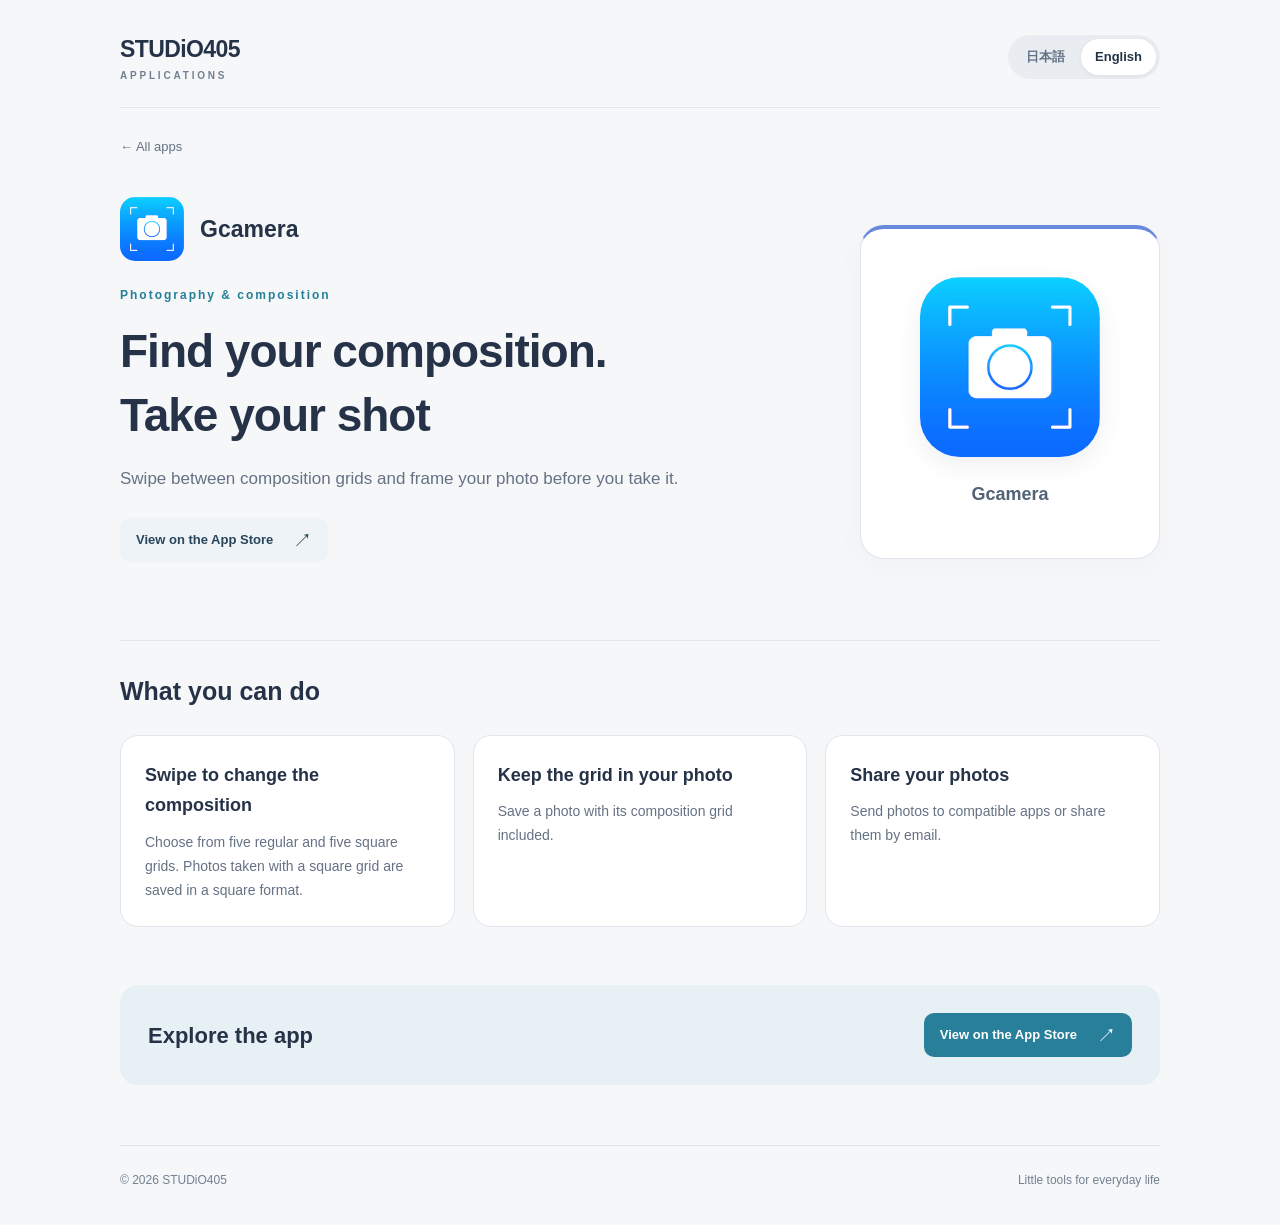
==== gcamera/index.html @ 90c2cee8 "Add bilingual app listings and product pages Organize apps by first release, add Remaining screensho" ====
<!doctype html><html lang="ja" data-language="ja"><head><meta charset="utf-8"><meta name="viewport" content="width=device-width,initial-scale=1"><title>Gcamera | STUDiO405</title><meta name="description" content="スワイプでグリッドを切り替えながら、写真の構図を考える。撮る前のひと工夫を助けるカメラです。"><link rel="stylesheet" href="../assets/site.css"></head><body data-product="gcamera" data-product-name="Gcamera"><div class="shell"><header class="site-header"><a class="brand" data-language-link href="../" aria-label="STUDiO405 home">STUDiO405<small>APPLICATIONS</small></a><nav class="language" aria-label="Language"><button type="button" data-set-language="ja" aria-pressed="true">日本語</button><button type="button" data-set-language="en" aria-pressed="false">English</button></nav></header><main><a class="back-link" data-language-link href="../">← <span class="ja">アプリ一覧</span><span class="en" lang="en">All apps</span></a><section class="product-hero"><div><div class="product-name"><img src="../images/icon-gcamera.png" width="64" height="64" alt=""><p>Gcamera</p></div><p class="eyebrow"><span class="ja">写真・構図</span><span class="en" lang="en">Photography &amp; composition</span></p><h1><span class="ja">構図を決めて撮る</span><span class="en" lang="en">Find your composition. Take your shot</span></h1><p class="product-intro"><span class="ja">スワイプでグリッドを切り替えながら、写真の構図を考える。撮る前のひと工夫を助けるカメラです。</span><span class="en" lang="en">Swipe between composition grids and frame your photo before you take it.</span></p><div class="actions"><a class="store-link" href="https://apps.apple.com/app/gcamera/id443770493"><span class="ja">App Storeで見る</span><span class="en" lang="en">View on the App Store</span><span aria-hidden="true">↗</span></a></div></div><div class="icon-panel" style="--app-accent:#6889dd"><img src="../images/icon-gcamera.png" width="180" height="180" alt="Gcamera"><p>Gcamera</p></div></section><section class="product-section"><h2><span class="ja">できること</span><span class="en" lang="en">What you can do</span></h2><div class="feature-grid"><article class="feature"><h3><span class="ja">スワイプで構図を切り替える</span><span class="en" lang="en">Swipe to change the composition</span></h3><p><span class="ja">通常・スクエアそれぞれ5種類のグリッドを選べます。スクエアグリッドでは、写真も正方形で保存されます。</span><span class="en" lang="en">Choose from five regular and five square grids. Photos taken with a square grid are saved in a square format.</span></p></article><article class="feature"><h3><span class="ja">グリッドも一緒に残せる</span><span class="en" lang="en">Keep the grid in your photo</span></h3><p><span class="ja">グリッドを写真に重ねて保存できます。撮影時に考えた構図を、写真と一緒に残せます。</span><span class="en" lang="en">Save a photo with its composition grid included.</span></p></article><article class="feature"><h3><span class="ja">撮った写真を共有する</span><span class="en" lang="en">Share your photos</span></h3><p><span class="ja">互換性のある他のアプリへの共有や、メール送信に対応しています。</span><span class="en" lang="en">Send photos to compatible apps or share them by email.</span></p></article></div></section><div class="product-cta"><h2><span class="ja">アプリを詳しく見る</span><span class="en" lang="en">Explore the app</span></h2><a class="store-link" href="https://apps.apple.com/app/gcamera/id443770493"><span class="ja">App Storeで見る</span><span class="en" lang="en">View on the App Store</span><span aria-hidden="true">↗</span></a></div></main><footer><p>© 2026 STUDiO405</p><p><span class="ja">毎日を少し便利に</span><span class="en" lang="en">Little tools for everyday life</span></p></footer></div><script src="../assets/language.js"></script></body></html>
---- assets/site.css ----
*{box-sizing:border-box}html{scroll-behavior:smooth}body{margin:0;background:#f6f7f9;color:#253247;font-family:-apple-system,BlinkMacSystemFont,'Helvetica Neue','Hiragino Kaku Gothic ProN',Meiryo,sans-serif;line-height:1.7;-webkit-font-smoothing:antialiased}
html[data-language=ja] .en,html[data-language=en] .ja{display:none}a{color:inherit}button{font:inherit}button,a,summary{-webkit-tap-highlight-color:transparent}a:focus-visible,button:focus-visible,summary:focus-visible{outline:3px solid #2197b8;outline-offset:5px}
.shell{max-width:1120px;margin:auto;padding:0 40px}.site-header{display:flex;align-items:center;justify-content:space-between;padding-top:30px;padding-bottom:24px;border-bottom:1px solid #dfe5eb;gap:16px}.brand{text-decoration:none;font-size:23px;letter-spacing:-.6px;font-weight:750}.brand small{display:block;font-size:10px;letter-spacing:2.8px;color:#718092;font-weight:600;line-height:1.4}
.language{display:flex;padding:4px;background:#e9edf1;border-radius:100px;gap:2px}.language button{border:0;background:transparent;color:#627185;border-radius:100px;padding:7px 14px;cursor:pointer;font-size:13px;font-weight:600}.language button[aria-pressed=true]{background:white;color:#253247;box-shadow:0 1px 4px #25324712}
.mobile-break{display:none}.hero{padding:62px 0 48px;max-width:780px}.eyebrow{margin:0 0 13px;color:#247f99;font-size:12px;letter-spacing:2px;font-weight:650}.hero h1{font-size:clamp(30px,4vw,48px);line-height:1.4;letter-spacing:-1.2px;margin:0 0 16px;font-weight:750}.hero p:last-child{font-size:16px;color:#657284;margin:0;max-width:600px}
.section-head{display:flex;align-items:center;justify-content:space-between;margin-bottom:22px}.section-head h2{font-size:17px;letter-spacing:.4px;margin:0}.count{font-size:12px;color:#748193}.app-grid{display:grid;grid-template-columns:repeat(2,minmax(0,1fr));gap:24px;align-items:start}.app-card{background:white;border:1px solid #dfe5eb;border-radius:22px;padding:28px 30px 0;overflow:hidden;box-shadow:0 4px 16px #25324704;scroll-margin-top:24px}.app-top{display:flex;align-items:center;gap:18px}.app-top img{width:72px;height:72px;object-fit:cover;border-radius:17px;box-shadow:0 3px 10px #25324712;flex-shrink:0}.category{color:var(--accent);font-size:12px;font-weight:650;margin:0 0 1px}.app-card h3{margin:0;font-size:26px;line-height:1.4;letter-spacing:-.5px}.app-card h4{font-size:20px;line-height:1.6;margin:23px 0 9px;font-weight:650;letter-spacing:-.4px}.description{font-size:14px;color:#657284;margin:0;min-height:72px}.actions{margin:24px 0}.store-link{min-height:44px;display:inline-flex;align-items:center;justify-content:space-between;gap:20px;padding:10px 16px;border-radius:10px;background:#edf3f6;color:#28465b;text-decoration:none;font-size:13px;font-weight:650;transition:background .15s}.store-link:hover{background:#dcebf1}.store-link>span[aria-hidden]{font-size:19px;font-weight:400;line-height:1}
details{border-top:1px solid #e8edf2}summary{display:flex;align-items:center;justify-content:space-between;cursor:pointer;list-style:none;font-size:13px;color:#667589;padding:15px 0}summary::-webkit-details-marker{display:none}.plus{font-size:20px;color:#8693a0;line-height:1;transition:transform .15s}details[open] .plus{transform:rotate(45deg)}details ul{padding-left:19px;margin:0 0 24px;font-size:13px;color:#56677a}details li+li{margin-top:7px}
footer{display:flex;justify-content:space-between;gap:16px;margin-top:60px;border-top:1px solid #dfe5eb;padding:24px 0 34px;font-size:12px;color:#718092}footer p{margin:0}

@media(max-width:799px){.mobile-break{display:block}.shell{padding:0 24px}.hero{padding:42px 0 34px}.app-grid{grid-template-columns:1fr;gap:18px}.description{min-height:0}.app-card{padding:24px 24px 0}.app-card h4{font-size:19px}.hero h1{letter-spacing:-.7px}.site-header{padding-top:22px}.brand{font-size:21px}footer{margin-top:38px;flex-direction:column;gap:4px}}
@media(max-width:380px){.shell{padding:0 18px}.language button{padding:7px 10px}.app-card{padding:22px 20px 0}.app-top{gap:14px}.app-card h3{font-size:24px}}
@media(prefers-reduced-motion:reduce){html{scroll-behavior:auto}*{transition:none!important}}

.detail-link{font-size:13px;font-weight:650;text-decoration:none;color:#247f99;padding:10px 0}.actions{display:flex;align-items:center;flex-wrap:wrap;gap:22px}.detail-link:hover{text-decoration:underline}
.back-link{display:inline-block;margin-top:28px;font-size:13px;color:#657284;text-decoration:none}.back-link:hover{text-decoration:underline}.product-hero{display:grid;grid-template-columns:minmax(0,1fr) 300px;align-items:center;gap:64px;padding:38px 0 54px}.product-name{display:flex;align-items:center;gap:16px;margin-bottom:24px}.product-name img{width:64px;height:64px;border-radius:15px}.product-name p{margin:0;font-weight:700;font-size:23px}.product-hero h1{font-size:clamp(32px,4vw,46px);line-height:1.4;letter-spacing:-1px;margin:0 0 18px}.product-intro{color:#657284;max-width:580px;font-size:17px;margin:0 0 16px}.product-support{color:#657284;font-size:14px;margin:0}.product-video{display:block;width:100%;height:auto;aspect-ratio:886/1920;background:#fff;border-radius:16px;box-shadow:0 12px 40px #25324716}.video-note{font-size:12px;text-align:center;color:#718092;margin:10px 0 0}.product-section{padding:32px 0;border-top:1px solid #dfe5eb}.product-section h2{font-size:25px;margin:0 0 10px;line-height:1.5}.section-intro{margin:0 0 22px;color:#657284;font-size:14px}.feature-grid{display:grid;grid-template-columns:repeat(3,minmax(0,1fr));gap:18px;margin-top:24px}.feature{background:white;border:1px solid #dfe5eb;border-radius:18px;padding:24px}.feature h3{font-size:18px;margin:0 0 10px}.feature p{font-size:14px;color:#657284;margin:0}.screenshot-row{display:grid;grid-template-columns:repeat(4,minmax(0,1fr));gap:18px}.screenshot-row figure{margin:0;min-width:0}.screenshot-row img{display:block;width:100%;height:auto;border-radius:14px;background:#fff}.screenshot-row figcaption{font-size:12px;color:#657284;text-align:center;margin-top:10px}.product-cta{padding:28px;background:#e7f1f5;border-radius:18px;margin-top:26px;display:flex;align-items:center;justify-content:space-between;gap:24px}.product-cta h2{margin:0;font-size:22px}.product-cta .store-link{background:#287f9a;color:white}
@media(max-width:799px){.product-hero{grid-template-columns:1fr;gap:28px;padding:30px 0 40px}.product-media{width:min(100%,280px);justify-self:center}.product-hero h1{font-size:32px}.feature-grid{grid-template-columns:1fr}.screenshot-row{grid-template-columns:repeat(2,minmax(0,1fr));gap:20px 14px}.product-section h2{font-size:23px}.product-cta{flex-direction:column;align-items:flex-start}.product-intro{font-size:16px}}

.icon-panel{padding:48px 28px;text-align:center;background:white;border:1px solid #dfe5eb;border-radius:24px;box-shadow:0 8px 30px #25324708;border-top:4px solid var(--app-accent)}.icon-panel img{display:block;width:180px;height:180px;object-fit:cover;border-radius:40px;margin:0 auto 22px;box-shadow:0 8px 24px #25324714}.icon-panel p{font-weight:650;font-size:18px;margin:0;color:#536376}.availability{font-size:13px;color:#657284;margin:0 0 12px}
@media(max-width:799px){.icon-panel{width:100%;padding:28px}.icon-panel img{width:120px;height:120px;border-radius:27px;margin-bottom:14px}}

.product-hero h1{text-wrap:balance}
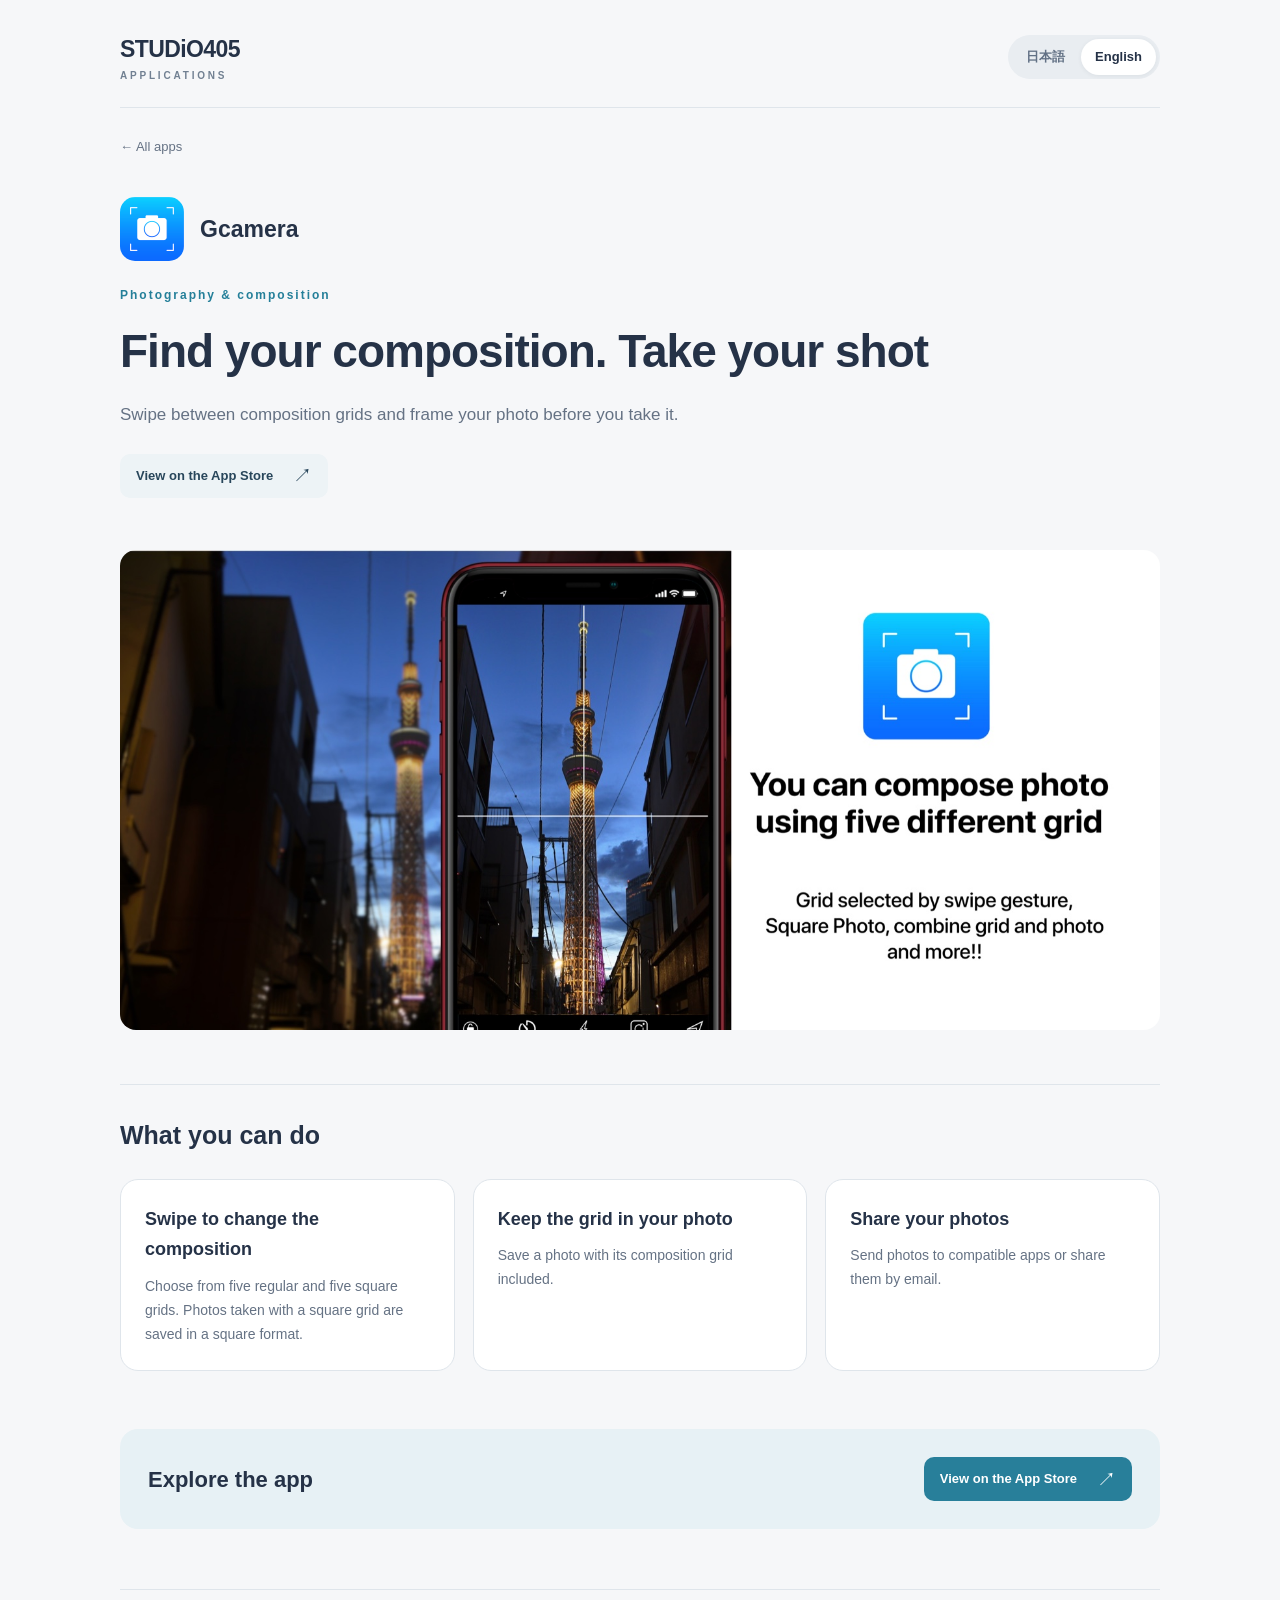
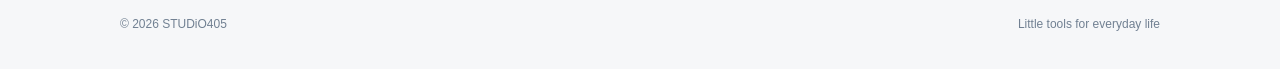
==== commit dbb4df21: "Add existing store visuals to remaining product pages" ====
--- a/gcamera/index.html
+++ b/gcamera/index.html
@@ -1 +1 @@
-<!doctype html><html lang="ja" data-language="ja"><head><meta charset="utf-8"><meta name="viewport" content="width=device-width,initial-scale=1"><title>Gcamera | STUDiO405</title><meta name="description" content="スワイプでグリッドを切り替えながら、写真の構図を考える。撮る前のひと工夫を助けるカメラです。"><link rel="stylesheet" href="../assets/site.css"></head><body data-product="gcamera" data-product-name="Gcamera"><div class="shell"><header class="site-header"><a class="brand" data-language-link href="../" aria-label="STUDiO405 home">STUDiO405<small>APPLICATIONS</small></a><nav class="language" aria-label="Language"><button type="button" data-set-language="ja" aria-pressed="true">日本語</button><button type="button" data-set-language="en" aria-pressed="false">English</button></nav></header><main><a class="back-link" data-language-link href="../">← <span class="ja">アプリ一覧</span><span class="en" lang="en">All apps</span></a><section class="product-hero"><div><div class="product-name"><img src="../images/icon-gcamera.png" width="64" height="64" alt=""><p>Gcamera</p></div><p class="eyebrow"><span class="ja">写真・構図</span><span class="en" lang="en">Photography &amp; composition</span></p><h1><span class="ja">構図を決めて撮る</span><span class="en" lang="en">Find your composition. Take your shot</span></h1><p class="product-intro"><span class="ja">スワイプでグリッドを切り替えながら、写真の構図を考える。撮る前のひと工夫を助けるカメラです。</span><span class="en" lang="en">Swipe between composition grids and frame your photo before you take it.</span></p><div class="actions"><a class="store-link" href="https://apps.apple.com/app/gcamera/id443770493"><span class="ja">App Storeで見る</span><span class="en" lang="en">View on the App Store</span><span aria-hidden="true">↗</span></a></div></div><div class="icon-panel" style="--app-accent:#6889dd"><img src="../images/icon-gcamera.png" width="180" height="180" alt="Gcamera"><p>Gcamera</p></div></section><section class="product-section"><h2><span class="ja">できること</span><span class="en" lang="en">What you can do</span></h2><div class="feature-grid"><article class="feature"><h3><span class="ja">スワイプで構図を切り替える</span><span class="en" lang="en">Swipe to change the composition</span></h3><p><span class="ja">通常・スクエアそれぞれ5種類のグリッドを選べます。スクエアグリッドでは、写真も正方形で保存されます。</span><span class="en" lang="en">Choose from five regular and five square grids. Photos taken with a square grid are saved in a square format.</span></p></article><article class="feature"><h3><span class="ja">グリッドも一緒に残せる</span><span class="en" lang="en">Keep the grid in your photo</span></h3><p><span class="ja">グリッドを写真に重ねて保存できます。撮影時に考えた構図を、写真と一緒に残せます。</span><span class="en" lang="en">Save a photo with its composition grid included.</span></p></article><article class="feature"><h3><span class="ja">撮った写真を共有する</span><span class="en" lang="en">Share your photos</span></h3><p><span class="ja">互換性のある他のアプリへの共有や、メール送信に対応しています。</span><span class="en" lang="en">Send photos to compatible apps or share them by email.</span></p></article></div></section><div class="product-cta"><h2><span class="ja">アプリを詳しく見る</span><span class="en" lang="en">Explore the app</span></h2><a class="store-link" href="https://apps.apple.com/app/gcamera/id443770493"><span class="ja">App Storeで見る</span><span class="en" lang="en">View on the App Store</span><span aria-hidden="true">↗</span></a></div></main><footer><p>© 2026 STUDiO405</p><p><span class="ja">毎日を少し便利に</span><span class="en" lang="en">Little tools for everyday life</span></p></footer></div><script src="../assets/language.js"></script></body></html>+<!doctype html><html lang="ja" data-language="ja"><head><meta charset="utf-8"><meta name="viewport" content="width=device-width,initial-scale=1"><title>Gcamera | STUDiO405</title><meta name="description" content="スワイプでグリッドを切り替えながら、写真の構図を考える。撮る前のひと工夫を助けるカメラです。"><link rel="stylesheet" href="../assets/site.css"><link rel="stylesheet" href="../assets/product-gallery.css"></head><body data-product="gcamera" data-product-name="Gcamera"><div class="shell"><header class="site-header"><a class="brand" data-language-link href="../" aria-label="STUDiO405 home">STUDiO405<small>APPLICATIONS</small></a><nav class="language" aria-label="Language"><button type="button" data-set-language="ja" aria-pressed="true">日本語</button><button type="button" data-set-language="en" aria-pressed="false">English</button></nav></header><main><a class="back-link" data-language-link href="../">← <span class="ja">アプリ一覧</span><span class="en" lang="en">All apps</span></a><section class="product-hero wide-product-hero"><div><div class="product-name"><img src="../images/icon-gcamera.png" width="64" height="64" alt=""><p>Gcamera</p></div><p class="eyebrow"><span class="ja">写真・構図</span><span class="en" lang="en">Photography &amp; composition</span></p><h1><span class="ja">構図を決めて撮る</span><span class="en" lang="en">Find your composition. Take your shot</span></h1><p class="product-intro"><span class="ja">スワイプでグリッドを切り替えながら、写真の構図を考える。撮る前のひと工夫を助けるカメラです。</span><span class="en" lang="en">Swipe between composition grids and frame your photo before you take it.</span></p><div class="actions"><a class="store-link" href="https://apps.apple.com/app/gcamera/id443770493"><span class="ja">App Storeで見る</span><span class="en" lang="en">View on the App Store</span><span aria-hidden="true">↗</span></a></div></div><figure class="store-hero-image store-hero-wide"><img class="localized-image" src="../images/gcamera/screen-01-ja.jpg" data-ja="../images/gcamera/screen-01-ja.jpg" data-en="../images/gcamera/screen-01-en.jpg" data-alt-ja="Gcamera：グリッドで構図を決めて撮影" data-alt-en="Gcamera: Frame your photo with composition grids" alt="Gcamera：グリッドで構図を決めて撮影" width="1600" height="739" fetchpriority="high"></figure></section><section class="product-section"><h2><span class="ja">できること</span><span class="en" lang="en">What you can do</span></h2><div class="feature-grid"><article class="feature"><h3><span class="ja">スワイプで構図を切り替える</span><span class="en" lang="en">Swipe to change the composition</span></h3><p><span class="ja">通常・スクエアそれぞれ5種類のグリッドを選べます。スクエアグリッドでは、写真も正方形で保存されます。</span><span class="en" lang="en">Choose from five regular and five square grids. Photos taken with a square grid are saved in a square format.</span></p></article><article class="feature"><h3><span class="ja">グリッドも一緒に残せる</span><span class="en" lang="en">Keep the grid in your photo</span></h3><p><span class="ja">グリッドを写真に重ねて保存できます。撮影時に考えた構図を、写真と一緒に残せます。</span><span class="en" lang="en">Save a photo with its composition grid included.</span></p></article><article class="feature"><h3><span class="ja">撮った写真を共有する</span><span class="en" lang="en">Share your photos</span></h3><p><span class="ja">互換性のある他のアプリへの共有や、メール送信に対応しています。</span><span class="en" lang="en">Send photos to compatible apps or share them by email.</span></p></article></div></section><div class="product-cta"><h2><span class="ja">アプリを詳しく見る</span><span class="en" lang="en">Explore the app</span></h2><a class="store-link" href="https://apps.apple.com/app/gcamera/id443770493"><span class="ja">App Storeで見る</span><span class="en" lang="en">View on the App Store</span><span aria-hidden="true">↗</span></a></div></main><footer><p>© 2026 STUDiO405</p><p><span class="ja">毎日を少し便利に</span><span class="en" lang="en">Little tools for everyday life</span></p></footer></div><script src="../assets/language.js"></script></body></html>
--- a/assets/product-gallery.css
+++ b/assets/product-gallery.css
@@ -0,0 +1,2 @@
+.store-hero-image{margin:0;width:100%;max-width:300px;justify-self:center}.store-hero-image img{display:block;width:100%;height:auto;border-radius:16px}.wide-product-hero{grid-template-columns:1fr;gap:28px}.store-hero-wide{max-width:none}.store-gallery{display:grid;grid-template-columns:repeat(3,minmax(0,1fr));gap:24px;margin-top:24px;max-width:900px}.store-gallery figure{margin:0;min-width:0}.store-gallery img{display:block;width:100%;height:auto;border-radius:14px}.store-gallery figcaption{font-size:13px;color:#657284;margin-top:12px;text-align:center}.store-image-note{font-size:12px;color:#718092;margin:20px 0 0}
+@media(max-width:799px){.store-hero-image{max-width:260px}.store-hero-wide{max-width:none}.store-gallery{grid-template-columns:repeat(2,minmax(0,1fr));gap:24px 14px}.store-gallery figure:last-child:nth-child(odd){grid-column:1/-1;width:calc((100% - 14px)/2);justify-self:center}}
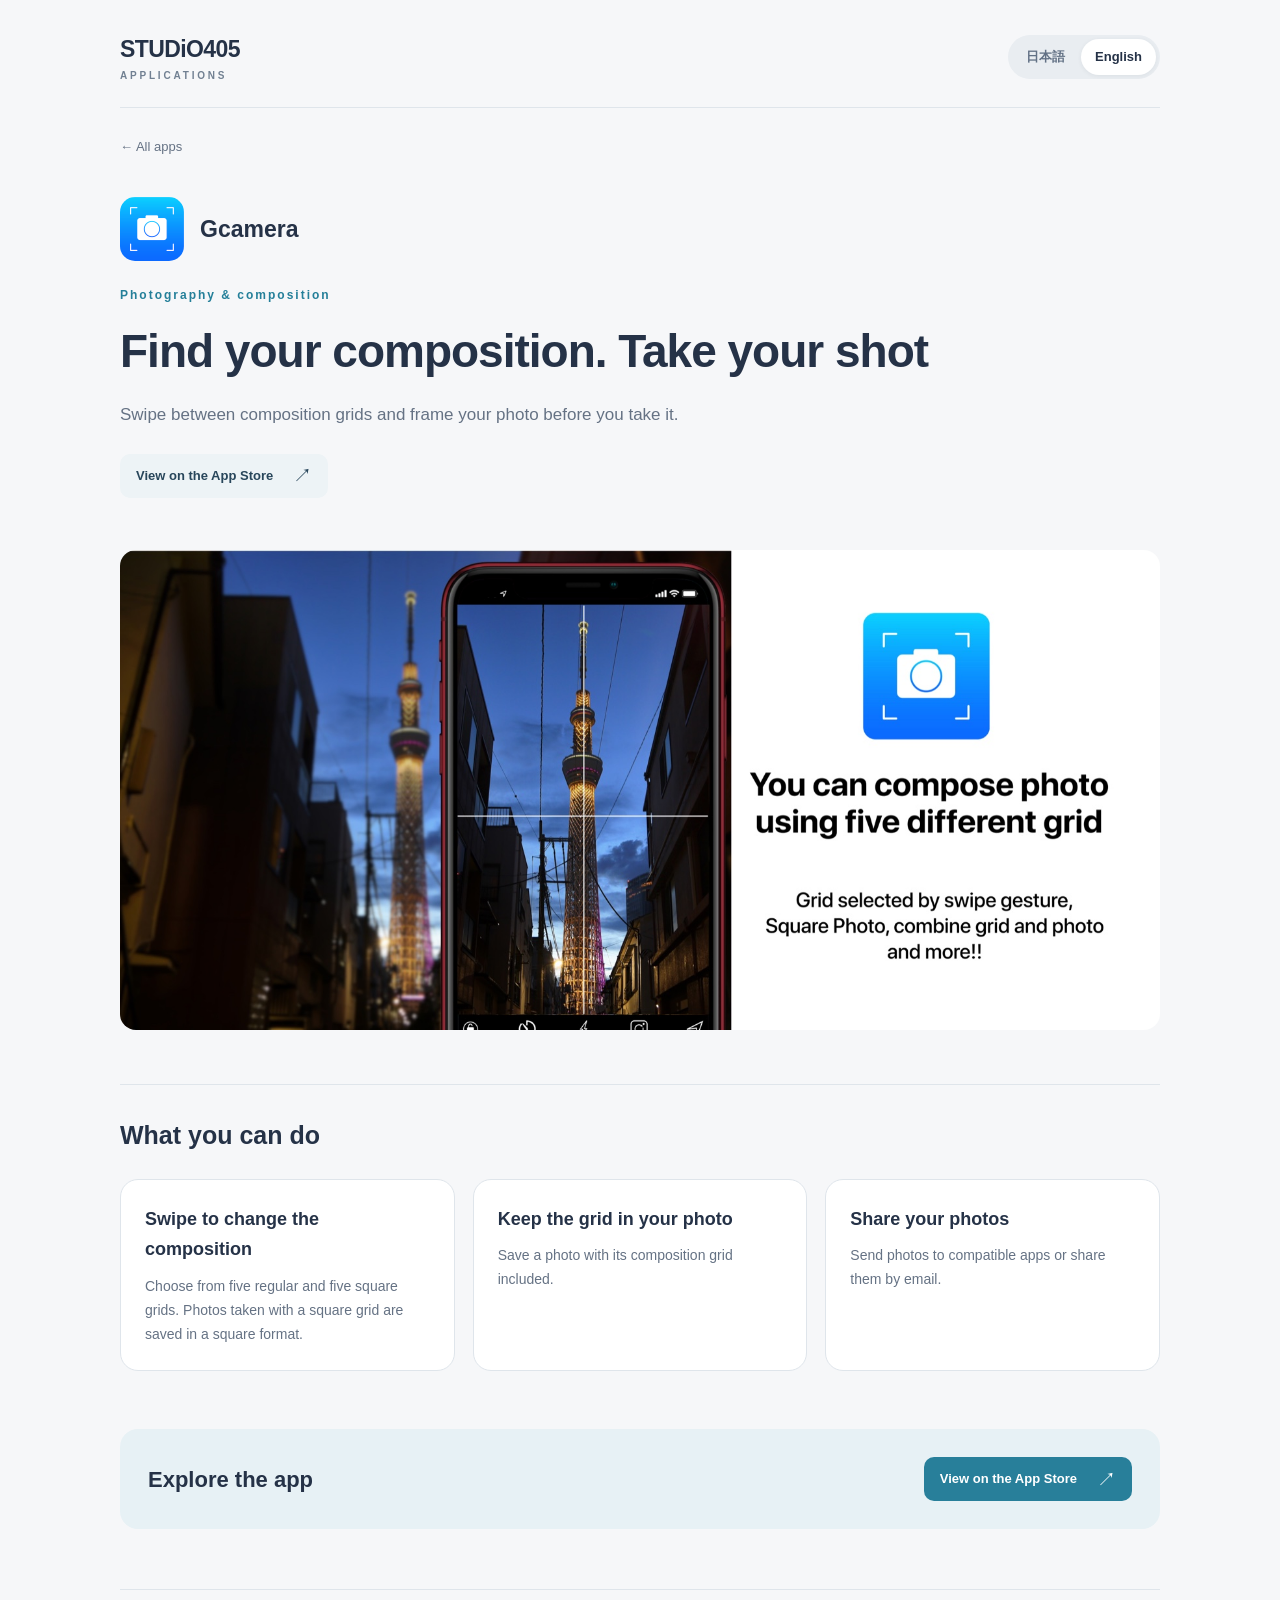
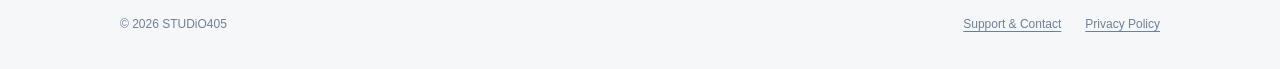
==== commit cb58d1cb: "Add shared bilingual support and privacy pages" ====
--- a/gcamera/index.html
+++ b/gcamera/index.html
@@ -1 +1 @@
-<!doctype html><html lang="ja" data-language="ja"><head><meta charset="utf-8"><meta name="viewport" content="width=device-width,initial-scale=1"><title>Gcamera | STUDiO405</title><meta name="description" content="スワイプでグリッドを切り替えながら、写真の構図を考える。撮る前のひと工夫を助けるカメラです。"><link rel="stylesheet" href="../assets/site.css"><link rel="stylesheet" href="../assets/product-gallery.css"></head><body data-product="gcamera" data-product-name="Gcamera"><div class="shell"><header class="site-header"><a class="brand" data-language-link href="../" aria-label="STUDiO405 home">STUDiO405<small>APPLICATIONS</small></a><nav class="language" aria-label="Language"><button type="button" data-set-language="ja" aria-pressed="true">日本語</button><button type="button" data-set-language="en" aria-pressed="false">English</button></nav></header><main><a class="back-link" data-language-link href="../">← <span class="ja">アプリ一覧</span><span class="en" lang="en">All apps</span></a><section class="product-hero wide-product-hero"><div><div class="product-name"><img src="../images/icon-gcamera.png" width="64" height="64" alt=""><p>Gcamera</p></div><p class="eyebrow"><span class="ja">写真・構図</span><span class="en" lang="en">Photography &amp; composition</span></p><h1><span class="ja">構図を決めて撮る</span><span class="en" lang="en">Find your composition. Take your shot</span></h1><p class="product-intro"><span class="ja">スワイプでグリッドを切り替えながら、写真の構図を考える。撮る前のひと工夫を助けるカメラです。</span><span class="en" lang="en">Swipe between composition grids and frame your photo before you take it.</span></p><div class="actions"><a class="store-link" href="https://apps.apple.com/app/gcamera/id443770493"><span class="ja">App Storeで見る</span><span class="en" lang="en">View on the App Store</span><span aria-hidden="true">↗</span></a></div></div><figure class="store-hero-image store-hero-wide"><img class="localized-image" src="../images/gcamera/screen-01-ja.jpg" data-ja="../images/gcamera/screen-01-ja.jpg" data-en="../images/gcamera/screen-01-en.jpg" data-alt-ja="Gcamera：グリッドで構図を決めて撮影" data-alt-en="Gcamera: Frame your photo with composition grids" alt="Gcamera：グリッドで構図を決めて撮影" width="1600" height="739" fetchpriority="high"></figure></section><section class="product-section"><h2><span class="ja">できること</span><span class="en" lang="en">What you can do</span></h2><div class="feature-grid"><article class="feature"><h3><span class="ja">スワイプで構図を切り替える</span><span class="en" lang="en">Swipe to change the composition</span></h3><p><span class="ja">通常・スクエアそれぞれ5種類のグリッドを選べます。スクエアグリッドでは、写真も正方形で保存されます。</span><span class="en" lang="en">Choose from five regular and five square grids. Photos taken with a square grid are saved in a square format.</span></p></article><article class="feature"><h3><span class="ja">グリッドも一緒に残せる</span><span class="en" lang="en">Keep the grid in your photo</span></h3><p><span class="ja">グリッドを写真に重ねて保存できます。撮影時に考えた構図を、写真と一緒に残せます。</span><span class="en" lang="en">Save a photo with its composition grid included.</span></p></article><article class="feature"><h3><span class="ja">撮った写真を共有する</span><span class="en" lang="en">Share your photos</span></h3><p><span class="ja">互換性のある他のアプリへの共有や、メール送信に対応しています。</span><span class="en" lang="en">Send photos to compatible apps or share them by email.</span></p></article></div></section><div class="product-cta"><h2><span class="ja">アプリを詳しく見る</span><span class="en" lang="en">Explore the app</span></h2><a class="store-link" href="https://apps.apple.com/app/gcamera/id443770493"><span class="ja">App Storeで見る</span><span class="en" lang="en">View on the App Store</span><span aria-hidden="true">↗</span></a></div></main><footer><p>© 2026 STUDiO405</p><p><span class="ja">毎日を少し便利に</span><span class="en" lang="en">Little tools for everyday life</span></p></footer></div><script src="../assets/language.js"></script></body></html>+<!doctype html><html lang="ja" data-language="ja"><head><meta charset="utf-8"><meta name="viewport" content="width=device-width,initial-scale=1"><title>Gcamera | STUDiO405</title><meta name="description" content="スワイプでグリッドを切り替えながら、写真の構図を考える。撮る前のひと工夫を助けるカメラです。"><link rel="stylesheet" href="../assets/site.css"><link rel="stylesheet" href="../assets/product-gallery.css"></head><body data-product="gcamera" data-product-name="Gcamera"><div class="shell"><header class="site-header"><a class="brand" data-language-link href="../" aria-label="STUDiO405 home">STUDiO405<small>APPLICATIONS</small></a><nav class="language" aria-label="Language"><button type="button" data-set-language="ja" aria-pressed="true">日本語</button><button type="button" data-set-language="en" aria-pressed="false">English</button></nav></header><main><a class="back-link" data-language-link href="../">← <span class="ja">アプリ一覧</span><span class="en" lang="en">All apps</span></a><section class="product-hero wide-product-hero"><div><div class="product-name"><img src="../images/icon-gcamera.png" width="64" height="64" alt=""><p>Gcamera</p></div><p class="eyebrow"><span class="ja">写真・構図</span><span class="en" lang="en">Photography &amp; composition</span></p><h1><span class="ja">構図を決めて撮る</span><span class="en" lang="en">Find your composition. Take your shot</span></h1><p class="product-intro"><span class="ja">スワイプでグリッドを切り替えながら、写真の構図を考える。撮る前のひと工夫を助けるカメラです。</span><span class="en" lang="en">Swipe between composition grids and frame your photo before you take it.</span></p><div class="actions"><a class="store-link" href="https://apps.apple.com/app/gcamera/id443770493"><span class="ja">App Storeで見る</span><span class="en" lang="en">View on the App Store</span><span aria-hidden="true">↗</span></a></div></div><figure class="store-hero-image store-hero-wide"><img class="localized-image" src="../images/gcamera/screen-01-ja.jpg" data-ja="../images/gcamera/screen-01-ja.jpg" data-en="../images/gcamera/screen-01-en.jpg" data-alt-ja="Gcamera：グリッドで構図を決めて撮影" data-alt-en="Gcamera: Frame your photo with composition grids" alt="Gcamera：グリッドで構図を決めて撮影" width="1600" height="739" fetchpriority="high"></figure></section><section class="product-section"><h2><span class="ja">できること</span><span class="en" lang="en">What you can do</span></h2><div class="feature-grid"><article class="feature"><h3><span class="ja">スワイプで構図を切り替える</span><span class="en" lang="en">Swipe to change the composition</span></h3><p><span class="ja">通常・スクエアそれぞれ5種類のグリッドを選べます。スクエアグリッドでは、写真も正方形で保存されます。</span><span class="en" lang="en">Choose from five regular and five square grids. Photos taken with a square grid are saved in a square format.</span></p></article><article class="feature"><h3><span class="ja">グリッドも一緒に残せる</span><span class="en" lang="en">Keep the grid in your photo</span></h3><p><span class="ja">グリッドを写真に重ねて保存できます。撮影時に考えた構図を、写真と一緒に残せます。</span><span class="en" lang="en">Save a photo with its composition grid included.</span></p></article><article class="feature"><h3><span class="ja">撮った写真を共有する</span><span class="en" lang="en">Share your photos</span></h3><p><span class="ja">互換性のある他のアプリへの共有や、メール送信に対応しています。</span><span class="en" lang="en">Send photos to compatible apps or share them by email.</span></p></article></div></section><div class="product-cta"><h2><span class="ja">アプリを詳しく見る</span><span class="en" lang="en">Explore the app</span></h2><a class="store-link" href="https://apps.apple.com/app/gcamera/id443770493"><span class="ja">App Storeで見る</span><span class="en" lang="en">View on the App Store</span><span aria-hidden="true">↗</span></a></div></main><footer><p>© 2026 STUDiO405</p><nav class="footer-links" aria-label="Support &amp; Privacy"><a data-language-link href="../support/"><span class="ja">サポート・お問い合わせ</span><span class="en" lang="en">Support &amp; Contact</span></a><a data-language-link href="../privacy/"><span class="ja">プライバシーポリシー</span><span class="en" lang="en">Privacy Policy</span></a></nav></footer></div><script src="../assets/language.js"></script></body></html>
--- a/assets/site.css
+++ b/assets/site.css
@@ -20,3 +20,11 @@
 @media(max-width:799px){.icon-panel{width:100%;padding:28px}.icon-panel img{width:120px;height:120px;border-radius:27px;margin-bottom:14px}}
 
 .product-hero h1{text-wrap:balance}
+
+/* Shared support and privacy pages */
+.footer-links{display:flex;flex-wrap:wrap;gap:8px 24px}.footer-links a{text-underline-offset:3px}
+.info-page{max-width:820px;margin:0 auto}.info-hero{padding:38px 0 32px}.info-hero h1{font-size:clamp(28px,4vw,40px);line-height:1.4;letter-spacing:-.7px;margin:0 0 18px}.info-hero p{color:#657284}.info-hero .eyebrow{color:#247f99}.info-date{font-size:13px}
+.info-section{border-top:1px solid #dfe5eb;padding:28px 0}.info-section h2{font-size:23px;line-height:1.5;margin:0 0 18px}.info-section h3{font-size:18px;margin:0 0 10px}.info-section p{margin:0 0 16px}.info-section p:last-child{margin-bottom:0}.info-section li+li{margin-top:8px}.info-section a,.info-page>p a{color:#247f99;text-underline-offset:3px}
+.contact-card{background:#fff;border:1px solid #dfe5eb;border-radius:18px;padding:24px}.contact-card+.contact-card{margin-top:18px}.contact-card p{color:#657284;font-size:15px}.contact-email{overflow-wrap:anywhere}.contact-card .store-link{color:#28465b}.app-store-list{display:flex;flex-wrap:wrap;gap:12px 28px;list-style:none;padding:0}.app-store-list li+li{margin-top:0}
+.policy-table-wrap{overflow-x:auto}.policy-table{width:100%;border-collapse:collapse;font-size:14px}.policy-table caption{text-align:left;color:#657284;margin-bottom:12px}.policy-table th,.policy-table td{padding:14px 12px;text-align:left;border-bottom:1px solid #dfe5eb;vertical-align:top}.policy-table thead{background:#e9edf1}.policy-table tbody th{font-weight:650}.policy-table tbody tr{scroll-margin-top:24px}
+@media(max-width:599px){.info-section h2{font-size:21px}.contact-card{padding:20px}.policy-table{font-size:12px}.policy-table th,.policy-table td{padding:12px 7px}.footer-links{gap:8px 18px}}
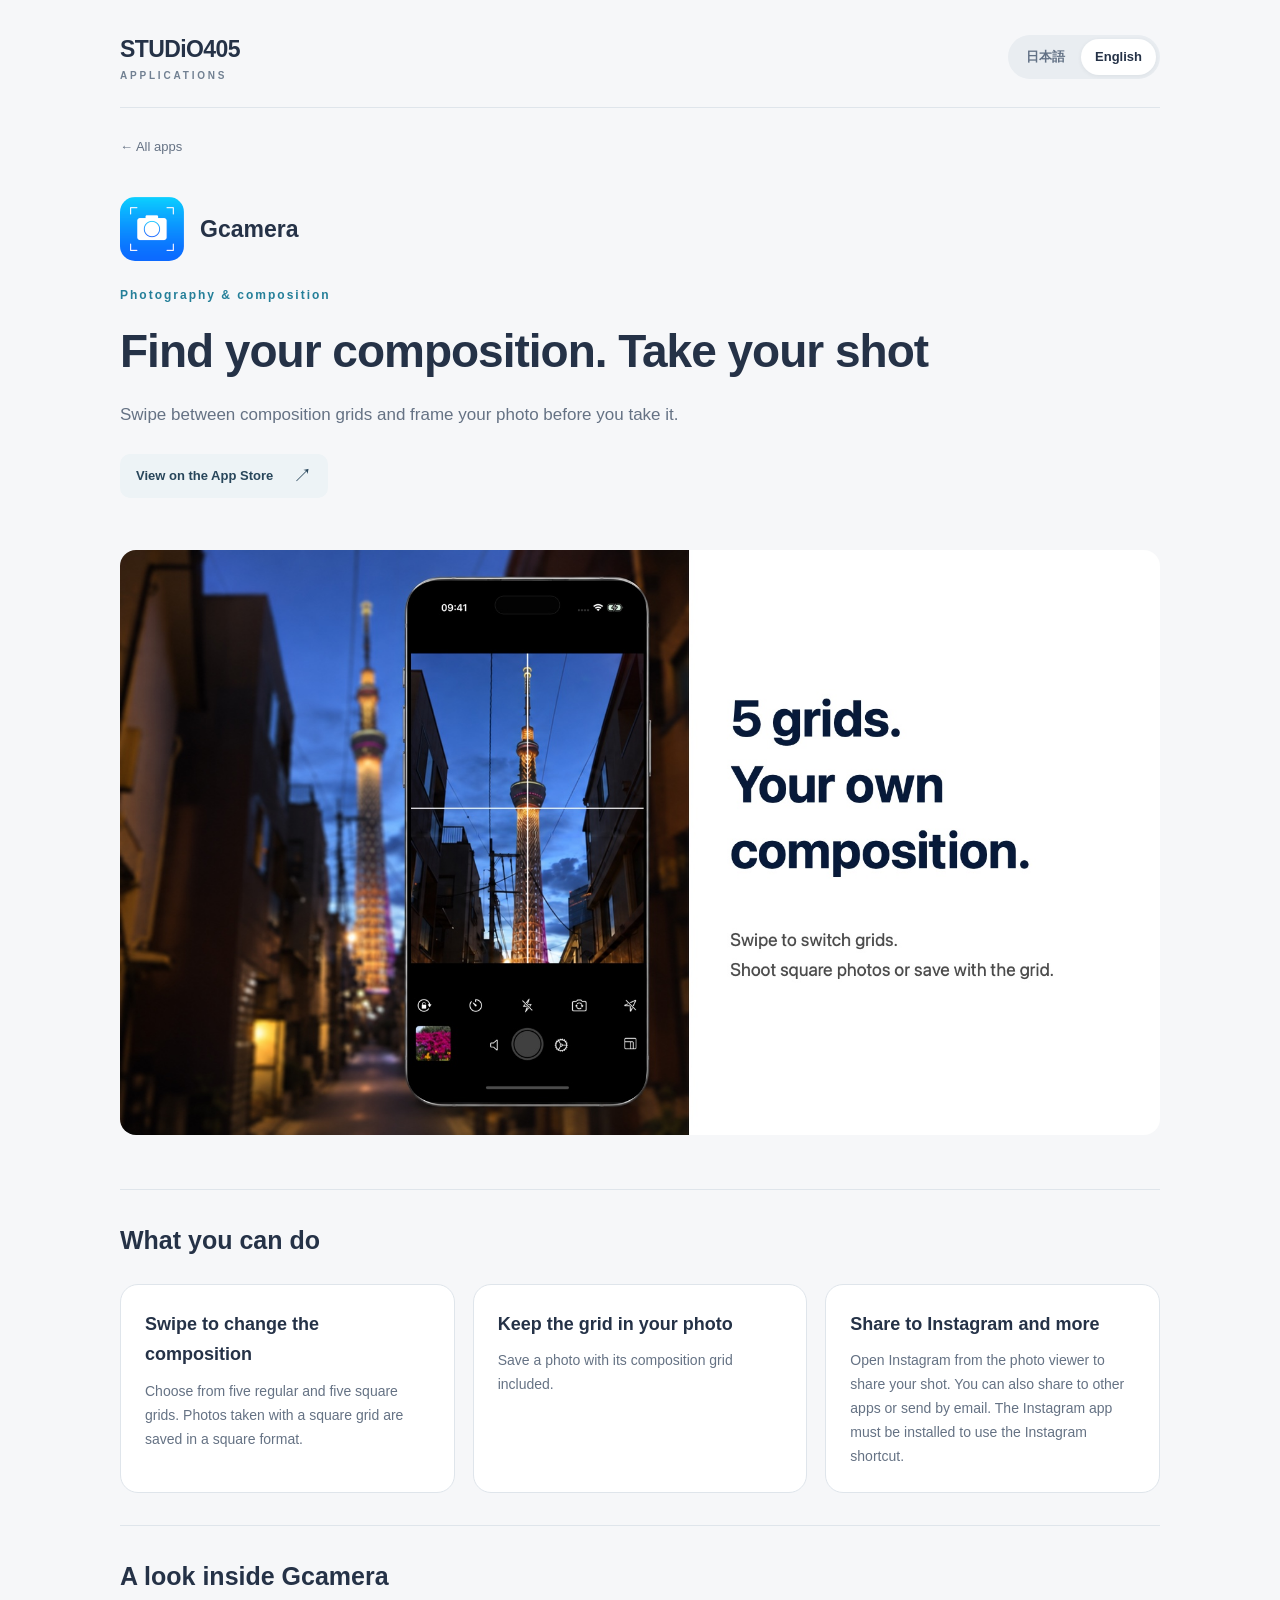
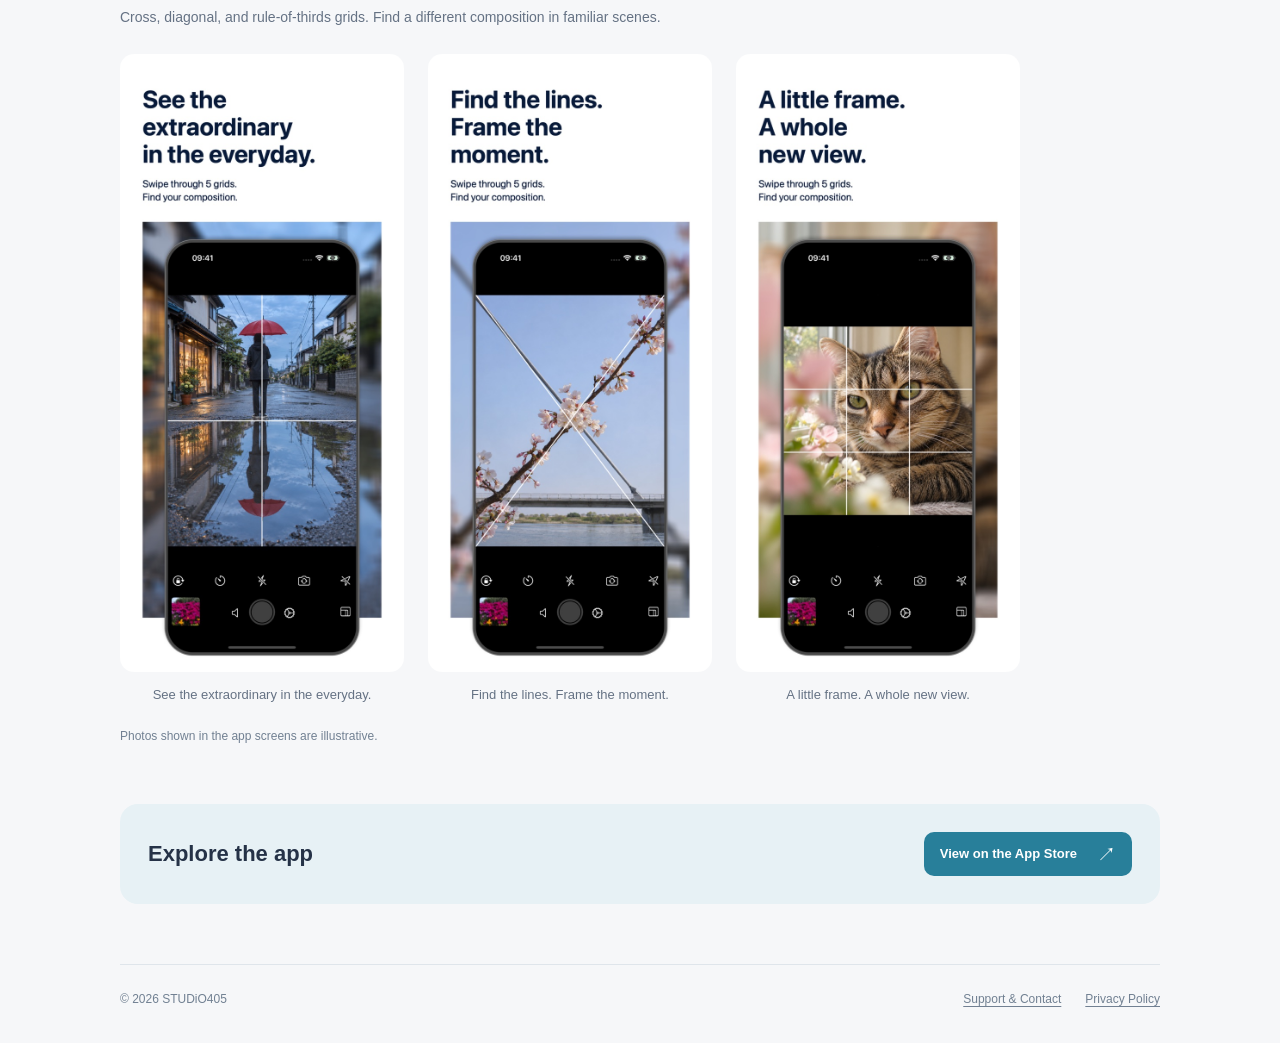
==== commit 40b6f35e: "Refresh Gcamera page with current screenshots and Instagram sharing" ====
--- a/gcamera/index.html
+++ b/gcamera/index.html
@@ -1 +1 @@
-<!doctype html><html lang="ja" data-language="ja"><head><meta charset="utf-8"><meta name="viewport" content="width=device-width,initial-scale=1"><title>Gcamera | STUDiO405</title><meta name="description" content="スワイプでグリッドを切り替えながら、写真の構図を考える。撮る前のひと工夫を助けるカメラです。"><link rel="stylesheet" href="../assets/site.css"><link rel="stylesheet" href="../assets/product-gallery.css"></head><body data-product="gcamera" data-product-name="Gcamera"><div class="shell"><header class="site-header"><a class="brand" data-language-link href="../" aria-label="STUDiO405 home">STUDiO405<small>APPLICATIONS</small></a><nav class="language" aria-label="Language"><button type="button" data-set-language="ja" aria-pressed="true">日本語</button><button type="button" data-set-language="en" aria-pressed="false">English</button></nav></header><main><a class="back-link" data-language-link href="../">← <span class="ja">アプリ一覧</span><span class="en" lang="en">All apps</span></a><section class="product-hero wide-product-hero"><div><div class="product-name"><img src="../images/icon-gcamera.png" width="64" height="64" alt=""><p>Gcamera</p></div><p class="eyebrow"><span class="ja">写真・構図</span><span class="en" lang="en">Photography &amp; composition</span></p><h1><span class="ja">構図を決めて撮る</span><span class="en" lang="en">Find your composition. Take your shot</span></h1><p class="product-intro"><span class="ja">スワイプでグリッドを切り替えながら、写真の構図を考える。撮る前のひと工夫を助けるカメラです。</span><span class="en" lang="en">Swipe between composition grids and frame your photo before you take it.</span></p><div class="actions"><a class="store-link" href="https://apps.apple.com/app/gcamera/id443770493"><span class="ja">App Storeで見る</span><span class="en" lang="en">View on the App Store</span><span aria-hidden="true">↗</span></a></div></div><figure class="store-hero-image store-hero-wide"><img class="localized-image" src="../images/gcamera/screen-01-ja.jpg" data-ja="../images/gcamera/screen-01-ja.jpg" data-en="../images/gcamera/screen-01-en.jpg" data-alt-ja="Gcamera：グリッドで構図を決めて撮影" data-alt-en="Gcamera: Frame your photo with composition grids" alt="Gcamera：グリッドで構図を決めて撮影" width="1600" height="739" fetchpriority="high"></figure></section><section class="product-section"><h2><span class="ja">できること</span><span class="en" lang="en">What you can do</span></h2><div class="feature-grid"><article class="feature"><h3><span class="ja">スワイプで構図を切り替える</span><span class="en" lang="en">Swipe to change the composition</span></h3><p><span class="ja">通常・スクエアそれぞれ5種類のグリッドを選べます。スクエアグリッドでは、写真も正方形で保存されます。</span><span class="en" lang="en">Choose from five regular and five square grids. Photos taken with a square grid are saved in a square format.</span></p></article><article class="feature"><h3><span class="ja">グリッドも一緒に残せる</span><span class="en" lang="en">Keep the grid in your photo</span></h3><p><span class="ja">グリッドを写真に重ねて保存できます。撮影時に考えた構図を、写真と一緒に残せます。</span><span class="en" lang="en">Save a photo with its composition grid included.</span></p></article><article class="feature"><h3><span class="ja">撮った写真を共有する</span><span class="en" lang="en">Share your photos</span></h3><p><span class="ja">互換性のある他のアプリへの共有や、メール送信に対応しています。</span><span class="en" lang="en">Send photos to compatible apps or share them by email.</span></p></article></div></section><div class="product-cta"><h2><span class="ja">アプリを詳しく見る</span><span class="en" lang="en">Explore the app</span></h2><a class="store-link" href="https://apps.apple.com/app/gcamera/id443770493"><span class="ja">App Storeで見る</span><span class="en" lang="en">View on the App Store</span><span aria-hidden="true">↗</span></a></div></main><footer><p>© 2026 STUDiO405</p><nav class="footer-links" aria-label="Support &amp; Privacy"><a data-language-link href="../support/"><span class="ja">サポート・お問い合わせ</span><span class="en" lang="en">Support &amp; Contact</span></a><a data-language-link href="../privacy/"><span class="ja">プライバシーポリシー</span><span class="en" lang="en">Privacy Policy</span></a></nav></footer></div><script src="../assets/language.js"></script></body></html>+<!doctype html><html lang="ja" data-language="ja"><head><meta charset="utf-8"><meta name="viewport" content="width=device-width,initial-scale=1"><title>Gcamera | STUDiO405</title><meta name="description" content="スワイプでグリッドを切り替えながら、写真の構図を考える。撮る前のひと工夫を助けるカメラです。"><link rel="stylesheet" href="../assets/site.css"><link rel="stylesheet" href="../assets/product-gallery.css"></head><body data-product="gcamera" data-product-name="Gcamera"><div class="shell"><header class="site-header"><a class="brand" data-language-link href="../" aria-label="STUDiO405 home">STUDiO405<small>APPLICATIONS</small></a><nav class="language" aria-label="Language"><button type="button" data-set-language="ja" aria-pressed="true">日本語</button><button type="button" data-set-language="en" aria-pressed="false">English</button></nav></header><main><a class="back-link" data-language-link href="../">← <span class="ja">アプリ一覧</span><span class="en" lang="en">All apps</span></a><section class="product-hero wide-product-hero"><div><div class="product-name"><img src="../images/icon-gcamera.png" width="64" height="64" alt=""><p>Gcamera</p></div><p class="eyebrow"><span class="ja">写真・構図</span><span class="en" lang="en">Photography &amp; composition</span></p><h1><span class="ja">構図を決めて撮る</span><span class="en" lang="en">Find your composition. Take your shot</span></h1><p class="product-intro"><span class="ja">スワイプでグリッドを切り替えながら、写真の構図を考える。撮る前のひと工夫を助けるカメラです。</span><span class="en" lang="en">Swipe between composition grids and frame your photo before you take it.</span></p><div class="actions"><a class="store-link" href="https://apps.apple.com/app/gcamera/id443770493"><span class="ja">App Storeで見る</span><span class="en" lang="en">View on the App Store</span><span aria-hidden="true">↗</span></a></div></div><figure class="store-hero-image store-hero-wide"><img class="localized-image" src="../images/gcamera/hero-ja.jpg" data-ja="../images/gcamera/hero-ja.jpg" data-en="../images/gcamera/hero-en.jpg" data-alt-ja="Gcamera：グリッドで構図を決めて撮影" data-alt-en="Gcamera: Frame your photo with composition grids" alt="Gcamera：グリッドで構図を決めて撮影" width="1672" height="941" fetchpriority="high"></figure></section><section class="product-section"><h2><span class="ja">できること</span><span class="en" lang="en">What you can do</span></h2><div class="feature-grid"><article class="feature"><h3><span class="ja">スワイプで構図を切り替える</span><span class="en" lang="en">Swipe to change the composition</span></h3><p><span class="ja">通常・スクエアそれぞれ5種類のグリッドを選べます。スクエアグリッドでは、写真も正方形で保存されます。</span><span class="en" lang="en">Choose from five regular and five square grids. Photos taken with a square grid are saved in a square format.</span></p></article><article class="feature"><h3><span class="ja">グリッドも一緒に残せる</span><span class="en" lang="en">Keep the grid in your photo</span></h3><p><span class="ja">グリッドを写真に重ねて保存できます。撮影時に考えた構図を、写真と一緒に残せます。</span><span class="en" lang="en">Save a photo with its composition grid included.</span></p></article><article class="feature"><h3><span class="ja">Instagramやほかのアプリで共有</span><span class="en" lang="en">Share to Instagram and more</span></h3><p><span class="ja">写真画面からInstagramを開いて共有できます。ほかのアプリやメールへの共有にも対応しています。Instagram連携には、Instagramアプリのインストールが必要です。</span><span class="en" lang="en">Open Instagram from the photo viewer to share your shot. You can also share to other apps or send by email. The Instagram app must be installed to use the Instagram shortcut.</span></p></article></div></section><section class="product-section" id="screenshots"><h2><span class="ja">Gcameraの画面</span><span class="en" lang="en">A look inside Gcamera</span></h2><p class="section-intro"><span class="ja">十字・対角線・三分割。グリッドを変えて、いつもの景色を違う構図で。</span><span class="en" lang="en">Cross, diagonal, and rule-of-thirds grids. Find a different composition in familiar scenes.</span></p><div class="store-gallery"><figure><img class="localized-image" src="../images/gcamera/store-01-ja.jpg" data-ja="../images/gcamera/store-01-ja.jpg" data-en="../images/gcamera/store-01-en.jpg" data-alt-ja="十字グリッドで水たまりと赤い傘の反射を捉える撮影画面" data-alt-en="Camera view using a cross grid to frame a red umbrella and its reflection" alt="十字グリッドで水たまりと赤い傘の反射を捉える撮影画面" width="660" height="1434" loading="lazy"><figcaption><span class="ja">いつもの景色に、新しい発見を。</span><span class="en" lang="en">See the extraordinary in the everyday.</span></figcaption></figure><figure><img class="localized-image" src="../images/gcamera/store-02-ja.jpg" data-ja="../images/gcamera/store-02-ja.jpg" data-en="../images/gcamera/store-02-en.jpg" data-alt-ja="対角線グリッドで桜の枝と橋を捉える撮影画面" data-alt-en="Camera view using diagonal grids to frame cherry blossoms and a bridge" alt="対角線グリッドで桜の枝と橋を捉える撮影画面" width="660" height="1434" loading="lazy"><figcaption><span class="ja">線を見つけて、その瞬間を切り取ろう。</span><span class="en" lang="en">Find the lines. Frame the moment.</span></figcaption></figure><figure><img class="localized-image" src="../images/gcamera/store-03-ja.jpg" data-ja="../images/gcamera/store-03-ja.jpg" data-en="../images/gcamera/store-03-en.jpg" data-alt-ja="三分割グリッドのスクエア画面で窓辺の猫を捉える撮影画面" data-alt-en="Square camera view using a rule-of-thirds grid to frame a cat by a window" alt="三分割グリッドのスクエア画面で窓辺の猫を捉える撮影画面" width="660" height="1434" loading="lazy"><figcaption><span class="ja">小さな枠で、広がる世界。</span><span class="en" lang="en">A little frame. A whole new view.</span></figcaption></figure></div><p class="store-image-note"><span class="ja">画面内の写真は紹介用のイメージです。</span><span class="en" lang="en">Photos shown in the app screens are illustrative.</span></p></section><div class="product-cta"><h2><span class="ja">アプリを詳しく見る</span><span class="en" lang="en">Explore the app</span></h2><a class="store-link" href="https://apps.apple.com/app/gcamera/id443770493"><span class="ja">App Storeで見る</span><span class="en" lang="en">View on the App Store</span><span aria-hidden="true">↗</span></a></div></main><footer><p>© 2026 STUDiO405</p><nav class="footer-links" aria-label="Support &amp; Privacy"><a data-language-link href="../support/"><span class="ja">サポート・お問い合わせ</span><span class="en" lang="en">Support &amp; Contact</span></a><a data-language-link href="../privacy/"><span class="ja">プライバシーポリシー</span><span class="en" lang="en">Privacy Policy</span></a></nav></footer></div><script src="../assets/language.js"></script></body></html>
